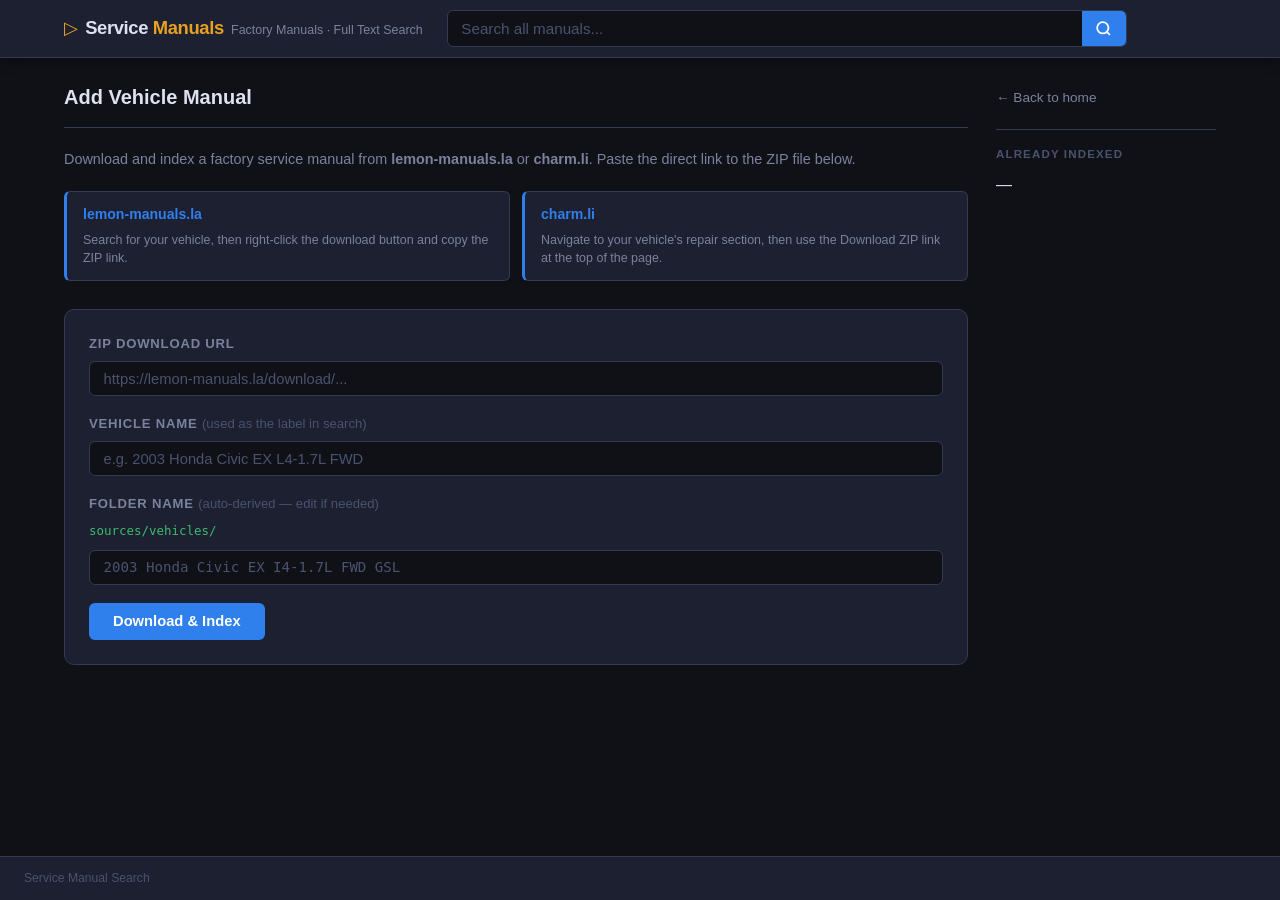
==== templates/add_vehicle.html @ 5213b74d "Add vehicle download and indexing feature New /add-vehicle page lets you paste a ZIP URL from lemon-" ====
<!DOCTYPE html>
<html lang="en">
<head>
  <meta charset="UTF-8">
  <meta name="viewport" content="width=device-width, initial-scale=1.0">
  <title>Add Vehicle — Service Manuals</title>
  <link rel="stylesheet" href="/static/style.css">
</head>
<body>

<header class="site-header compact">
  <div class="header-inner">
    <a href="/" class="logo">
      <span class="logo-truck">&#9655;</span>
      <span class="logo-text">Service <span class="logo-accent">Manuals</span></span>
      <span class="logo-sub">Factory Manuals · Full Text Search</span>
    </a>
    <form class="search-form" action="/" method="get">
      <div class="search-box-wrap">
        <input type="text" name="q" class="search-input" placeholder="Search all manuals..." autocomplete="off">
        <button type="submit" class="search-btn">
          <svg viewBox="0 0 24 24" fill="none" stroke="currentColor" stroke-width="2.5">
            <circle cx="11" cy="11" r="8"/><line x1="21" y1="21" x2="16.65" y2="16.65"/>
          </svg>
        </button>
      </div>
    </form>
  </div>
</header>

<main class="main-content">

  <div class="add-vehicle-layout">

    <div class="add-vehicle-col">

      <div class="page-title-bar">
        <h1 class="page-title">Add Vehicle Manual</h1>
      </div>

      <p class="add-vehicle-desc">
        Download and index a factory service manual from
        <strong>lemon-manuals.la</strong> or <strong>charm.li</strong>.
        Paste the direct link to the ZIP file below.
      </p>

      <!-- Source guide -->
      <div class="source-cards">
        <div class="source-card">
          <div class="source-name">lemon-manuals.la</div>
          <div class="source-desc">Search for your vehicle, then right-click the download button and copy the ZIP link.</div>
        </div>
        <div class="source-card">
          <div class="source-name">charm.li</div>
          <div class="source-desc">Navigate to your vehicle's repair section, then use the Download ZIP link at the top of the page.</div>
        </div>
      </div>

      <!-- Form -->
      <form id="add-form" class="add-form" onsubmit="startDownload(event)">

        <div class="form-group">
          <label class="form-label" for="url">ZIP Download URL</label>
          <input
            type="url"
            id="url"
            name="url"
            class="form-input"
            placeholder="https://lemon-manuals.la/download/..."
            required
            autocomplete="off"
          >
        </div>

        <div class="form-group">
          <label class="form-label" for="vehicle_name">Vehicle Name <span class="form-hint">(used as the label in search)</span></label>
          <input
            type="text"
            id="vehicle_name"
            name="vehicle_name"
            class="form-input"
            placeholder="e.g. 2003 Honda Civic EX L4-1.7L FWD"
            required
            autocomplete="off"
            oninput="updateFolder()"
          >
        </div>

        <div class="form-group">
          <label class="form-label" for="folder_name">
            Folder Name <span class="form-hint">(auto-derived — edit if needed)</span>
          </label>
          <div class="folder-prefix">sources/vehicles/</div>
          <input
            type="text"
            id="folder_name"
            name="folder_name"
            class="form-input folder-input"
            placeholder="2003_Honda_Civic_EX_I4-1.7L_FWD_GSL"
            autocomplete="off"
          >
        </div>

        <button type="submit" class="submit-btn" id="submit-btn">
          <span id="btn-label">Download &amp; Index</span>
        </button>

      </form>

      <!-- Progress console -->
      <div id="progress-wrap" class="progress-wrap" style="display:none">
        <div class="progress-header">
          <span id="progress-title">Working...</span>
          <span id="progress-status" class="progress-status"></span>
        </div>
        <div id="console" class="console"></div>
        <div id="done-actions" class="done-actions" style="display:none">
          <a href="/" class="page-btn">&#8592; Back to search</a>
          <button onclick="resetForm()" class="page-btn">Add another vehicle</button>
        </div>
      </div>

    </div>

    <!-- Sidebar: already indexed -->
    <aside class="sidebar">
      <div class="sidebar-section">
        <a href="/" class="back-btn">&#8592; Back to home</a>
      </div>
      <div class="sidebar-section">
        <div class="sidebar-title">Already Indexed</div>
        <div id="vehicle-list">Loading...</div>
      </div>
    </aside>

  </div>

</main>

<footer class="site-footer">
  <span>Service Manual Search</span>
</footer>

<script>
  // Auto-derive folder name from vehicle name
  function updateFolder() {
    const name = document.getElementById("vehicle_name").value;
    const folder = name.replace(/[^\w\s\-\.]/g, "").trim().replace(/\s+/g, "_");
    document.getElementById("folder_name").value = folder;
  }

  // Load vehicle list into sidebar
  fetch("/api/search?q=*&n=0")
    .catch(() => null)
    .then(() => {
      fetch("/api/vehicles")
        .then(r => r.json())
        .then(data => {
          const el = document.getElementById("vehicle-list");
          if (!data.length) { el.textContent = "None yet"; return; }
          el.innerHTML = data.map(v =>
            `<div class="sidebar-link" style="cursor:default">${v.vehicle}</div>`
          ).join("");
        })
        .catch(() => {
          document.getElementById("vehicle-list").textContent = "—";
        });
    });

  function startDownload(e) {
    e.preventDefault();
    const form = document.getElementById("add-form");
    const formData = new FormData(form);
    const btn = document.getElementById("submit-btn");
    const progressWrap = document.getElementById("progress-wrap");
    const consoleEl = document.getElementById("console");

    btn.disabled = true;
    document.getElementById("btn-label").textContent = "Starting...";
    progressWrap.style.display = "block";
    consoleEl.innerHTML = "";
    document.getElementById("done-actions").style.display = "none";
    document.getElementById("progress-status").textContent = "";
    document.getElementById("progress-title").textContent = "Working...";

    fetch("/add-vehicle/start", { method: "POST", body: formData })
      .then(r => r.json())
      .then(data => {
        if (data.error) {
          appendLine("ERROR: " + data.error, "error");
          btn.disabled = false;
          document.getElementById("btn-label").textContent = "Download & Index";
          return;
        }
        streamProgress(data.job_id);
      });
  }

  function streamProgress(jobId) {
    const consoleEl = document.getElementById("console");
    const es = new EventSource("/add-vehicle/progress/" + jobId);

    es.onmessage = function(event) {
      const data = JSON.parse(event.data);

      if (data.msg !== undefined) {
        appendLine(data.msg);
      }

      if (data.done) {
        es.close();
        if (data.error) {
          document.getElementById("progress-title").textContent = "Failed";
          document.getElementById("progress-status").className = "progress-status status-error";
          document.getElementById("progress-status").textContent = data.error;
        } else {
          document.getElementById("progress-title").textContent = "Complete";
          document.getElementById("progress-status").className = "progress-status status-ok";
          document.getElementById("progress-status").textContent = "Vehicle indexed successfully";
        }
        document.getElementById("done-actions").style.display = "flex";
        // Refresh vehicle list
        location.reload();
      }
    };

    es.onerror = function() {
      es.close();
      appendLine("Connection lost — check the terminal for status.", "error");
    };
  }

  function appendLine(text, cls) {
    const consoleEl = document.getElementById("console");
    const line = document.createElement("div");
    line.className = "console-line" + (cls ? " " + cls : "");
    line.textContent = text;
    consoleEl.appendChild(line);
    consoleEl.scrollTop = consoleEl.scrollHeight;
  }

  function resetForm() {
    document.getElementById("add-form").reset();
    document.getElementById("progress-wrap").style.display = "none";
    document.getElementById("submit-btn").disabled = false;
    document.getElementById("btn-label").textContent = "Download & Index";
  }
</script>

</body>
</html>
---- static/style.css ----
/* ─────────────────────────────────────────────────────────────
   F-350 7.3L IDI Service Manual Dashboard
   Dark automotive theme
───────────────────────────────────────────────────────────── */

*, *::before, *::after { box-sizing: border-box; margin: 0; padding: 0; }

:root {
  --bg:          #0f1117;
  --surface:     #1c2030;
  --surface2:    #252a3d;
  --surface3:    #2e3450;
  --border:      #333a52;
  --text:        #dde1f0;
  --text-muted:  #7a829e;
  --text-dim:    #4a5270;
  --accent:      #2f80ed;       /* Ford blue */
  --accent-glow: #1a5fb4;
  --amber:       #e8a020;       /* Diesel amber */
  --green:       #3dba6e;       /* Breadcrumb / path green */
  --red:         #e05555;
  --radius:      6px;
  --radius-lg:   10px;
  --shadow:      0 2px 12px rgba(0,0,0,0.45);
}

html { font-size: 16px; }

body {
  background: var(--bg);
  color: var(--text);
  font-family: -apple-system, BlinkMacSystemFont, "Segoe UI", Roboto, sans-serif;
  line-height: 1.55;
  min-height: 100vh;
  display: flex;
  flex-direction: column;
}

a { color: var(--accent); text-decoration: none; }
a:hover { text-decoration: underline; }

/* ── Header ─────────────────────────────────────────────── */

.site-header {
  background: var(--surface);
  border-bottom: 1px solid var(--border);
  position: sticky;
  top: 0;
  z-index: 100;
  box-shadow: var(--shadow);
}

.header-inner {
  max-width: 1200px;
  margin: 0 auto;
  padding: 1.1rem 1.5rem;
  display: flex;
  align-items: center;
  gap: 1.5rem;
}

.site-header.compact .header-inner {
  padding: 0.65rem 1.5rem;
}

/* Logo */
.logo {
  display: flex;
  align-items: baseline;
  gap: 0.45rem;
  text-decoration: none;
  flex-shrink: 0;
}
.logo-truck {
  color: var(--amber);
  font-size: 1.1rem;
}
.logo-text {
  font-size: 1.15rem;
  font-weight: 700;
  color: var(--text);
  letter-spacing: -0.02em;
}
.logo-accent { color: var(--amber); }
.logo-sub {
  font-size: 0.78rem;
  color: var(--text-muted);
  font-weight: 400;
}

/* Search bar */
.search-form { flex: 1; max-width: 680px; }

.search-box-wrap {
  display: flex;
  background: var(--bg);
  border: 1px solid var(--border);
  border-radius: var(--radius);
  overflow: hidden;
  transition: border-color 0.15s;
}
.search-box-wrap:focus-within {
  border-color: var(--accent);
  box-shadow: 0 0 0 2px rgba(47,128,237,0.15);
}

.search-input {
  flex: 1;
  background: transparent;
  border: none;
  outline: none;
  color: var(--text);
  font-size: 0.95rem;
  padding: 0.55rem 0.85rem;
}
.search-input::placeholder { color: var(--text-dim); }

.search-btn {
  background: var(--accent);
  border: none;
  cursor: pointer;
  padding: 0 0.85rem;
  color: #fff;
  display: flex;
  align-items: center;
  transition: background 0.15s;
}
.search-btn:hover { background: var(--accent-glow); }
.search-btn svg { width: 17px; height: 17px; }

/* ── Main layout ─────────────────────────────────────────── */

.main-content {
  flex: 1;
  max-width: 1200px;
  margin: 0 auto;
  padding: 1.5rem 1.5rem 3rem;
  width: 100%;
}

/* ── Home hero ───────────────────────────────────────────── */

.home-hero {
  text-align: center;
  padding: 3rem 0 2rem;
}
.hero-sub {
  color: var(--text-muted);
  font-size: 0.95rem;
  margin-bottom: 1.75rem;
}

.quick-searches {
  display: flex;
  flex-wrap: wrap;
  gap: 0.5rem;
  justify-content: center;
  align-items: center;
}
.qs-label {
  color: var(--text-dim);
  font-size: 0.82rem;
  margin-right: 0.25rem;
}
.qs-pill {
  background: var(--surface2);
  border: 1px solid var(--border);
  color: var(--text-muted);
  font-size: 0.82rem;
  padding: 0.28rem 0.75rem;
  border-radius: 999px;
  transition: background 0.15s, color 0.15s, border-color 0.15s;
  text-decoration: none;
}
.qs-pill:hover {
  background: var(--surface3);
  color: var(--text);
  border-color: var(--accent);
  text-decoration: none;
}

/* ── Vehicle grid ────────────────────────────────────────── */

.vehicle-grid {
  display: grid;
  grid-template-columns: repeat(auto-fill, minmax(260px, 1fr));
  gap: 0.75rem;
}

.vehicle-card {
  background: var(--surface);
  border: 1px solid var(--border);
  border-left: 3px solid var(--amber);
  border-radius: var(--radius);
  padding: 0.85rem 1rem;
  display: flex;
  flex-direction: column;
  gap: 0.25rem;
  text-decoration: none;
  transition: background 0.15s, border-color 0.15s, transform 0.1s;
}
.vehicle-card:hover {
  background: var(--surface2);
  border-color: var(--accent);
  border-left-color: var(--accent);
  transform: translateY(-1px);
  text-decoration: none;
}
.vehicle-name {
  color: var(--text);
  font-size: 0.92rem;
  font-weight: 600;
}

/* Vehicle label on result cards */
.result-vehicle {
  font-size: 0.72rem;
  font-weight: 600;
  text-transform: uppercase;
  letter-spacing: 0.07em;
  color: var(--amber);
  margin-bottom: 0.1rem;
}

/* Vehicle name in page sidebar */
.page-vehicle-name {
  font-size: 0.85rem;
  color: var(--amber);
  font-weight: 500;
  line-height: 1.4;
}

/* ── Section browser ─────────────────────────────────────── */

.section-browser { margin-top: 3rem; }

.section-browser-title {
  font-size: 0.82rem;
  font-weight: 600;
  text-transform: uppercase;
  letter-spacing: 0.08em;
  color: var(--text-dim);
  margin-bottom: 1rem;
}

.section-grid {
  display: grid;
  grid-template-columns: repeat(auto-fill, minmax(200px, 1fr));
  gap: 0.75rem;
}

.section-card {
  background: var(--surface);
  border: 1px solid var(--border);
  border-radius: var(--radius);
  padding: 0.85rem 1rem;
  display: flex;
  flex-direction: column;
  gap: 0.25rem;
  text-decoration: none;
  transition: background 0.15s, border-color 0.15s, transform 0.1s;
}
.section-card:hover {
  background: var(--surface2);
  border-color: var(--accent);
  transform: translateY(-1px);
  text-decoration: none;
}
.section-name {
  color: var(--text);
  font-size: 0.9rem;
  font-weight: 500;
}
.section-count {
  color: var(--text-dim);
  font-size: 0.76rem;
}

/* ── Results layout ──────────────────────────────────────── */

.results-layout {
  display: flex;
  gap: 1.75rem;
  align-items: flex-start;
}

/* Sidebar */
.sidebar {
  flex: 0 0 220px;
  position: sticky;
  top: 4.5rem;
  display: flex;
  flex-direction: column;
  gap: 0;
}

.sidebar-section {
  border-bottom: 1px solid var(--border);
  padding: 1rem 0;
}
.sidebar-section:first-child { padding-top: 0; }
.sidebar-section:last-child { border-bottom: none; }

.sidebar-title {
  font-size: 0.72rem;
  font-weight: 700;
  text-transform: uppercase;
  letter-spacing: 0.1em;
  color: var(--text-dim);
  margin-bottom: 0.6rem;
}

.sidebar-link {
  display: flex;
  justify-content: space-between;
  align-items: center;
  padding: 0.3rem 0.5rem;
  border-radius: var(--radius);
  font-size: 0.84rem;
  color: var(--text-muted);
  text-decoration: none;
  transition: background 0.12s, color 0.12s;
}
.sidebar-link:hover {
  background: var(--surface2);
  color: var(--text);
  text-decoration: none;
}
.sidebar-link.active {
  background: var(--surface2);
  color: var(--accent);
  font-weight: 500;
}
.sidebar-count {
  font-size: 0.76rem;
  color: var(--text-dim);
  background: var(--surface2);
  padding: 0.1rem 0.45rem;
  border-radius: 999px;
}
.sidebar-link.active .sidebar-count {
  background: var(--accent-glow);
  color: #fff;
}

/* Back button */
.back-btn {
  display: inline-flex;
  align-items: center;
  gap: 0.4rem;
  font-size: 0.85rem;
  color: var(--text-muted);
  text-decoration: none;
  padding: 0.3rem 0;
  transition: color 0.12s;
}
.back-btn:hover { color: var(--text); text-decoration: none; }

/* Results column */
.results-col { flex: 1; min-width: 0; }

.results-meta {
  font-size: 0.85rem;
  color: var(--text-muted);
  margin-bottom: 1rem;
  display: flex;
  align-items: center;
  gap: 0.75rem;
}
.results-meta strong { color: var(--text); }

.clear-filter {
  font-size: 0.78rem;
  color: var(--red);
  text-decoration: none;
}
.clear-filter:hover { text-decoration: underline; }

.results-list { display: flex; flex-direction: column; gap: 0.75rem; }

/* Result card */
.result-card {
  background: var(--surface);
  border: 1px solid var(--border);
  border-radius: var(--radius-lg);
  padding: 1rem 1.2rem;
  transition: border-color 0.15s, background 0.15s;
}
.result-card:hover {
  border-color: var(--accent);
  background: var(--surface2);
}

.result-path {
  font-size: 0.75rem;
  color: var(--green);
  margin-bottom: 0.3rem;
  font-family: monospace;
  letter-spacing: 0.01em;
}

.result-title {
  display: block;
  font-size: 1rem;
  font-weight: 600;
  color: var(--accent);
  text-decoration: none;
  margin-bottom: 0.4rem;
  line-height: 1.35;
}
.result-title:hover { text-decoration: underline; }

.result-snippet {
  font-size: 0.84rem;
  color: var(--text-muted);
  line-height: 1.55;
  margin-bottom: 0.5rem;
}
.result-snippet strong {
  color: var(--amber);
  font-weight: 600;
}

.result-meta {
  display: flex;
  gap: 0.75rem;
  font-size: 0.75rem;
}
.result-file {
  color: var(--text-dim);
  font-family: monospace;
}

/* Pagination */
.pagination {
  display: flex;
  align-items: center;
  gap: 0.75rem;
  margin-top: 2rem;
  padding-top: 1.5rem;
  border-top: 1px solid var(--border);
}
.page-btn {
  background: var(--surface2);
  border: 1px solid var(--border);
  color: var(--text);
  padding: 0.45rem 1rem;
  border-radius: var(--radius);
  font-size: 0.85rem;
  text-decoration: none;
  transition: background 0.12s, border-color 0.12s;
}
.page-btn:hover {
  background: var(--surface3);
  border-color: var(--accent);
  text-decoration: none;
}
.page-info { color: var(--text-muted); font-size: 0.85rem; }

/* No results */
.no-results {
  text-align: center;
  padding: 4rem 2rem;
  color: var(--text-muted);
}
.no-results-icon { font-size: 2.5rem; margin-bottom: 1rem; }
.no-results h2 { color: var(--text); font-size: 1.2rem; margin-bottom: 0.5rem; }
.no-results p { font-size: 0.9rem; margin-bottom: 1rem; }
.no-results a { color: var(--accent); }

/* ── Page viewer ─────────────────────────────────────────── */

.page-layout {
  display: flex;
  gap: 1.75rem;
  align-items: flex-start;
}

.page-content-col { flex: 1; min-width: 0; }

.page-title-bar {
  display: flex;
  align-items: baseline;
  gap: 0.75rem;
  margin-bottom: 1.25rem;
  padding-bottom: 0.85rem;
  border-bottom: 1px solid var(--border);
}

.page-title {
  font-size: 1.25rem;
  font-weight: 700;
  color: var(--text);
  flex: 1;
}

.page-num-badge {
  flex-shrink: 0;
  font-size: 0.75rem;
  color: var(--text-dim);
  background: var(--surface2);
  border: 1px solid var(--border);
  padding: 0.15rem 0.55rem;
  border-radius: 999px;
  font-family: monospace;
}

/* Sidebar breadcrumb */
.page-breadcrumb-sidebar { display: flex; flex-direction: column; gap: 0.25rem; }

.breadcrumb-part {
  display: flex;
  align-items: center;
  gap: 0.35rem;
  font-size: 0.8rem;
  color: var(--text-muted);
  padding-left: 0.25rem;
}
.breadcrumb-part.breadcrumb-current {
  color: var(--green);
  font-weight: 500;
}
.breadcrumb-arrow { color: var(--text-dim); font-size: 0.9rem; }

/* Page meta */
.page-meta-list { display: flex; flex-direction: column; gap: 0.4rem; }
.meta-row {
  display: flex;
  justify-content: space-between;
  gap: 0.5rem;
  font-size: 0.8rem;
}
.meta-label { color: var(--text-dim); }
.meta-value { color: var(--text-muted); text-align: right; flex: 1; }

/* Page nav buttons */
.page-nav-btns { display: flex; flex-direction: column; gap: 0.4rem; }
.nav-page-btn {
  display: block;
  text-align: center;
  background: var(--surface2);
  border: 1px solid var(--border);
  color: var(--text-muted);
  font-size: 0.82rem;
  padding: 0.4rem 0.5rem;
  border-radius: var(--radius);
  text-decoration: none;
  transition: background 0.12s, border-color 0.12s, color 0.12s;
}
.nav-page-btn:hover {
  background: var(--surface3);
  border-color: var(--accent);
  color: var(--text);
  text-decoration: none;
}

/* ── Manual content (injected HTML) ──────────────────────── */

.manual-content {
  background: var(--surface);
  border: 1px solid var(--border);
  border-radius: var(--radius-lg);
  padding: 1.5rem 1.75rem;
  font-size: 0.92rem;
  line-height: 1.65;
  color: var(--text);
}

/* The .main div from CHARM pages */
.manual-content .main { /* passthrough */ }

.manual-content h1,
.manual-content h2,
.manual-content h3,
.manual-content h4 {
  color: var(--text);
  margin: 1.25rem 0 0.5rem;
  line-height: 1.3;
}
.manual-content h1 { font-size: 1.2rem; color: var(--amber); border-bottom: 1px solid var(--border); padding-bottom: 0.4rem; }
.manual-content h2 { font-size: 1.05rem; color: var(--accent); }
.manual-content h3 { font-size: 0.95rem; }

.manual-content p { margin: 0.6rem 0; }

.manual-content a { color: var(--accent); }
.manual-content a:hover { text-decoration: underline; }

.manual-content table {
  width: 100%;
  border-collapse: collapse;
  margin: 1rem 0;
  font-size: 0.85rem;
}
.manual-content th {
  background: var(--surface2);
  color: var(--text-muted);
  font-weight: 600;
  text-align: left;
  padding: 0.45rem 0.75rem;
  border: 1px solid var(--border);
  font-size: 0.78rem;
  text-transform: uppercase;
  letter-spacing: 0.05em;
}
.manual-content td {
  padding: 0.4rem 0.75rem;
  border: 1px solid var(--border);
  color: var(--text);
  vertical-align: top;
}
.manual-content tr:nth-child(even) td { background: rgba(255,255,255,0.02); }
.manual-content tr:hover td { background: var(--surface2); }

.manual-content ul,
.manual-content ol {
  margin: 0.6rem 0 0.6rem 1.5rem;
}
.manual-content li { margin: 0.25rem 0; }

.manual-content img {
  max-width: 100%;
  height: auto;
  border-radius: var(--radius);
  border: 1px solid var(--border);
  margin: 0.75rem 0;
  background: #fff;      /* diagrams are usually on white */
}

.manual-content pre,
.manual-content code {
  font-family: "SFMono-Regular", Consolas, monospace;
  font-size: 0.85rem;
}
.manual-content pre {
  background: var(--bg);
  border: 1px solid var(--border);
  border-radius: var(--radius);
  padding: 0.75rem 1rem;
  overflow-x: auto;
  margin: 0.75rem 0;
}
.manual-content code {
  background: var(--surface2);
  padding: 0.1em 0.35em;
  border-radius: 3px;
  color: var(--amber);
}

/* ── Add Vehicle button in header ────────────────────────── */

.add-vehicle-btn {
  flex-shrink: 0;
  background: var(--surface2);
  border: 1px solid var(--border);
  color: var(--text-muted);
  font-size: 0.82rem;
  font-weight: 500;
  padding: 0.4rem 0.85rem;
  border-radius: var(--radius);
  text-decoration: none;
  white-space: nowrap;
  transition: background 0.15s, border-color 0.15s, color 0.15s;
}
.add-vehicle-btn:hover {
  background: var(--surface3);
  border-color: var(--accent);
  color: var(--text);
  text-decoration: none;
}

/* ── Add Vehicle page ─────────────────────────────────────── */

.add-vehicle-layout {
  display: flex;
  gap: 1.75rem;
  align-items: flex-start;
}

.add-vehicle-col { flex: 1; min-width: 0; }

.add-vehicle-desc {
  color: var(--text-muted);
  font-size: 0.9rem;
  margin-bottom: 1.25rem;
  line-height: 1.6;
}

/* Source cards */
.source-cards {
  display: grid;
  grid-template-columns: 1fr 1fr;
  gap: 0.75rem;
  margin-bottom: 1.75rem;
}
.source-card {
  background: var(--surface);
  border: 1px solid var(--border);
  border-left: 3px solid var(--accent);
  border-radius: var(--radius);
  padding: 0.75rem 1rem;
}
.source-name {
  font-size: 0.88rem;
  font-weight: 600;
  color: var(--accent);
  margin-bottom: 0.3rem;
}
.source-desc {
  font-size: 0.78rem;
  color: var(--text-muted);
  line-height: 1.5;
}

/* Form */
.add-form {
  background: var(--surface);
  border: 1px solid var(--border);
  border-radius: var(--radius-lg);
  padding: 1.5rem;
  display: flex;
  flex-direction: column;
  gap: 1.1rem;
  margin-bottom: 1.5rem;
}

.form-group { display: flex; flex-direction: column; gap: 0.4rem; }

.form-label {
  font-size: 0.82rem;
  font-weight: 600;
  color: var(--text-muted);
  text-transform: uppercase;
  letter-spacing: 0.06em;
}
.form-hint { font-weight: 400; text-transform: none; letter-spacing: 0; color: var(--text-dim); }

.form-input {
  background: var(--bg);
  border: 1px solid var(--border);
  border-radius: var(--radius);
  color: var(--text);
  font-size: 0.92rem;
  padding: 0.55rem 0.85rem;
  outline: none;
  transition: border-color 0.15s;
  width: 100%;
}
.form-input:focus { border-color: var(--accent); box-shadow: 0 0 0 2px rgba(47,128,237,0.15); }
.form-input::placeholder { color: var(--text-dim); }

.folder-prefix {
  font-size: 0.78rem;
  color: var(--green);
  font-family: monospace;
  margin-bottom: 0.2rem;
}
.folder-input { font-family: monospace; font-size: 0.88rem; }

.submit-btn {
  background: var(--accent);
  border: none;
  border-radius: var(--radius);
  color: #fff;
  cursor: pointer;
  font-size: 0.92rem;
  font-weight: 600;
  padding: 0.65rem 1.5rem;
  align-self: flex-start;
  transition: background 0.15s;
}
.submit-btn:hover { background: var(--accent-glow); }
.submit-btn:disabled { opacity: 0.5; cursor: not-allowed; }

/* Progress console */
.progress-wrap {
  background: var(--surface);
  border: 1px solid var(--border);
  border-radius: var(--radius-lg);
  overflow: hidden;
}
.progress-header {
  display: flex;
  justify-content: space-between;
  align-items: center;
  padding: 0.75rem 1rem;
  background: var(--surface2);
  border-bottom: 1px solid var(--border);
  font-size: 0.85rem;
  font-weight: 600;
  color: var(--text);
}
.progress-status { font-size: 0.8rem; font-weight: 400; }
.status-ok  { color: var(--green); }
.status-error { color: var(--red); }

.console {
  background: var(--bg);
  padding: 0.75rem 1rem;
  font-family: monospace;
  font-size: 0.82rem;
  color: var(--text-muted);
  max-height: 380px;
  overflow-y: auto;
  line-height: 1.7;
}
.console-line.error { color: var(--red); }

.done-actions {
  display: flex;
  gap: 0.75rem;
  padding: 0.75rem 1rem;
  border-top: 1px solid var(--border);
}

/* ── Footer ──────────────────────────────────────────────── */

.site-footer {
  border-top: 1px solid var(--border);
  background: var(--surface);
  padding: 0.75rem 1.5rem;
  display: flex;
  justify-content: space-between;
  font-size: 0.76rem;
  color: var(--text-dim);
}
.footer-api a { color: var(--text-dim); }
.footer-api a:hover { color: var(--text-muted); }

/* ── Responsive ──────────────────────────────────────────── */

@media (max-width: 760px) {
  .header-inner { flex-direction: column; align-items: stretch; gap: 0.75rem; }
  .logo-sub { display: none; }
  .results-layout,
  .page-layout { flex-direction: column; }
  .sidebar { position: static; flex: none; width: 100%; }
  .section-grid { grid-template-columns: repeat(auto-fill, minmax(150px, 1fr)); }
}
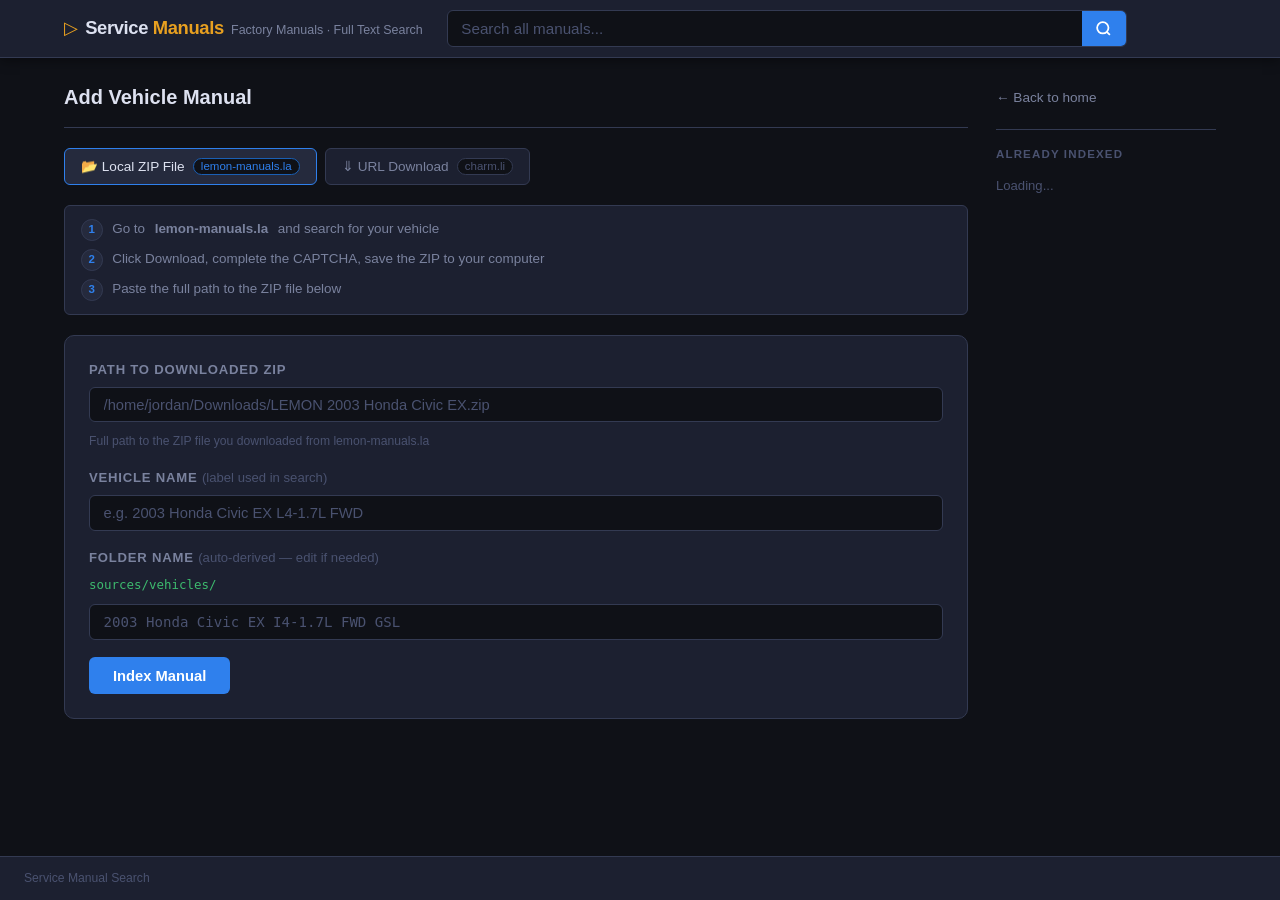
==== commit a4d6d57d: "Handle lemon-manuals.la CAPTCHA via local file path option lemon-manuals.la requires CAPTCHA before " ====
--- a/templates/add_vehicle.html
+++ b/templates/add_vehicle.html
@@ -29,51 +29,82 @@
 </header>
 
 <main class="main-content">
-
   <div class="add-vehicle-layout">
 
     <div class="add-vehicle-col">
-
       <div class="page-title-bar">
         <h1 class="page-title">Add Vehicle Manual</h1>
       </div>
 
-      <p class="add-vehicle-desc">
-        Download and index a factory service manual from
-        <strong>lemon-manuals.la</strong> or <strong>charm.li</strong>.
-        Paste the direct link to the ZIP file below.
-      </p>
-
-      <!-- Source guide -->
-      <div class="source-cards">
-        <div class="source-card">
-          <div class="source-name">lemon-manuals.la</div>
-          <div class="source-desc">Search for your vehicle, then right-click the download button and copy the ZIP link.</div>
-        </div>
-        <div class="source-card">
-          <div class="source-name">charm.li</div>
-          <div class="source-desc">Navigate to your vehicle's repair section, then use the Download ZIP link at the top of the page.</div>
+      <!-- Source tabs -->
+      <div class="source-tabs">
+        <button class="source-tab active" onclick="switchTab('local', this)">
+          &#128194; Local ZIP File
+          <span class="tab-badge">lemon-manuals.la</span>
+        </button>
+        <button class="source-tab" onclick="switchTab('url', this)">
+          &#8659; URL Download
+          <span class="tab-badge">charm.li</span>
+        </button>
+      </div>
+
+      <!-- Local file instructions -->
+      <div id="tab-local" class="tab-content">
+        <div class="source-instruction">
+          <div class="instruction-steps">
+            <div class="step"><span class="step-num">1</span>Go to <strong>lemon-manuals.la</strong> and search for your vehicle</div>
+            <div class="step"><span class="step-num">2</span>Click Download, complete the CAPTCHA, save the ZIP to your computer</div>
+            <div class="step"><span class="step-num">3</span>Paste the full path to the ZIP file below</div>
+          </div>
+        </div>
+      </div>
+
+      <!-- URL instructions -->
+      <div id="tab-url" class="tab-content" style="display:none">
+        <div class="source-instruction">
+          <div class="instruction-steps">
+            <div class="step"><span class="step-num">1</span>Go to <strong>charm.li</strong> and navigate to your vehicle's repair section</div>
+            <div class="step"><span class="step-num">2</span>Find the Download ZIP link and copy the URL</div>
+            <div class="step"><span class="step-num">3</span>Paste the URL below</div>
+          </div>
         </div>
       </div>
 
       <!-- Form -->
       <form id="add-form" class="add-form" onsubmit="startDownload(event)">
-
-        <div class="form-group">
+        <input type="hidden" id="source_type" name="source_type" value="local">
+
+        <!-- Local file path (shown for lemon tab) -->
+        <div id="field-local" class="form-group">
+          <label class="form-label" for="local_path">Path to downloaded ZIP</label>
+          <input
+            type="text"
+            id="local_path"
+            name="local_path"
+            class="form-input"
+            placeholder="/home/jordan/Downloads/LEMON 2003 Honda Civic EX.zip"
+            autocomplete="off"
+          >
+          <div class="form-subhint">Full path to the ZIP file you downloaded from lemon-manuals.la</div>
+        </div>
+
+        <!-- URL (shown for charm tab) -->
+        <div id="field-url" class="form-group" style="display:none">
           <label class="form-label" for="url">ZIP Download URL</label>
           <input
             type="url"
             id="url"
             name="url"
             class="form-input"
-            placeholder="https://lemon-manuals.la/download/..."
-            required
+            placeholder="https://charm.li/download/..."
             autocomplete="off"
           >
         </div>
 
         <div class="form-group">
-          <label class="form-label" for="vehicle_name">Vehicle Name <span class="form-hint">(used as the label in search)</span></label>
+          <label class="form-label" for="vehicle_name">
+            Vehicle Name <span class="form-hint">(label used in search)</span>
+          </label>
           <input
             type="text"
             id="vehicle_name"
@@ -102,9 +133,8 @@
         </div>
 
         <button type="submit" class="submit-btn" id="submit-btn">
-          <span id="btn-label">Download &amp; Index</span>
-        </button>
-
+          <span id="btn-label">Index Manual</span>
+        </button>
       </form>
 
       <!-- Progress console -->
@@ -119,22 +149,20 @@
           <button onclick="resetForm()" class="page-btn">Add another vehicle</button>
         </div>
       </div>
-
     </div>
 
-    <!-- Sidebar: already indexed -->
+    <!-- Sidebar -->
     <aside class="sidebar">
       <div class="sidebar-section">
         <a href="/" class="back-btn">&#8592; Back to home</a>
       </div>
       <div class="sidebar-section">
         <div class="sidebar-title">Already Indexed</div>
-        <div id="vehicle-list">Loading...</div>
+        <div id="vehicle-list"><span style="color:var(--text-dim);font-size:0.82rem">Loading...</span></div>
       </div>
     </aside>
 
   </div>
-
 </main>
 
 <footer class="site-footer">
@@ -142,43 +170,49 @@
 </footer>
 
 <script>
-  // Auto-derive folder name from vehicle name
+  function switchTab(tab, btn) {
+    document.querySelectorAll(".source-tab").forEach(b => b.classList.remove("active"));
+    btn.classList.add("active");
+
+    document.getElementById("source_type").value = tab;
+
+    document.getElementById("tab-local").style.display = tab === "local" ? "block" : "none";
+    document.getElementById("tab-url").style.display   = tab === "url"   ? "block" : "none";
+    document.getElementById("field-local").style.display = tab === "local" ? "flex" : "none";
+    document.getElementById("field-url").style.display   = tab === "url"   ? "flex" : "none";
+
+    document.getElementById("btn-label").textContent =
+      tab === "local" ? "Index Manual" : "Download & Index";
+  }
+
   function updateFolder() {
     const name = document.getElementById("vehicle_name").value;
     const folder = name.replace(/[^\w\s\-\.]/g, "").trim().replace(/\s+/g, "_");
     document.getElementById("folder_name").value = folder;
   }
 
-  // Load vehicle list into sidebar
-  fetch("/api/search?q=*&n=0")
-    .catch(() => null)
-    .then(() => {
-      fetch("/api/vehicles")
-        .then(r => r.json())
-        .then(data => {
-          const el = document.getElementById("vehicle-list");
-          if (!data.length) { el.textContent = "None yet"; return; }
-          el.innerHTML = data.map(v =>
-            `<div class="sidebar-link" style="cursor:default">${v.vehicle}</div>`
-          ).join("");
-        })
-        .catch(() => {
-          document.getElementById("vehicle-list").textContent = "—";
-        });
-    });
+  // Load vehicle list
+  fetch("/api/vehicles")
+    .then(r => r.json())
+    .then(data => {
+      const el = document.getElementById("vehicle-list");
+      if (!data.length) { el.innerHTML = '<span style="color:var(--text-dim);font-size:0.82rem">None yet</span>'; return; }
+      el.innerHTML = data.map(v =>
+        `<div class="sidebar-link" style="cursor:default;font-size:0.82rem">${v.vehicle}</div>`
+      ).join("");
+    })
+    .catch(() => {});
 
   function startDownload(e) {
     e.preventDefault();
-    const form = document.getElementById("add-form");
-    const formData = new FormData(form);
+    const formData = new FormData(document.getElementById("add-form"));
     const btn = document.getElementById("submit-btn");
     const progressWrap = document.getElementById("progress-wrap");
-    const consoleEl = document.getElementById("console");
 
     btn.disabled = true;
     document.getElementById("btn-label").textContent = "Starting...";
     progressWrap.style.display = "block";
-    consoleEl.innerHTML = "";
+    document.getElementById("console").innerHTML = "";
     document.getElementById("done-actions").style.display = "none";
     document.getElementById("progress-status").textContent = "";
     document.getElementById("progress-title").textContent = "Working...";
@@ -189,7 +223,7 @@
         if (data.error) {
           appendLine("ERROR: " + data.error, "error");
           btn.disabled = false;
-          document.getElementById("btn-label").textContent = "Download & Index";
+          document.getElementById("btn-label").textContent = "Index Manual";
           return;
         }
         streamProgress(data.job_id);
@@ -197,33 +231,25 @@
   }
 
   function streamProgress(jobId) {
-    const consoleEl = document.getElementById("console");
     const es = new EventSource("/add-vehicle/progress/" + jobId);
-
     es.onmessage = function(event) {
       const data = JSON.parse(event.data);
-
-      if (data.msg !== undefined) {
-        appendLine(data.msg);
-      }
-
+      if (data.msg !== undefined) appendLine(data.msg);
       if (data.done) {
         es.close();
+        const statusEl = document.getElementById("progress-status");
         if (data.error) {
           document.getElementById("progress-title").textContent = "Failed";
-          document.getElementById("progress-status").className = "progress-status status-error";
-          document.getElementById("progress-status").textContent = data.error;
+          statusEl.className = "progress-status status-error";
+          statusEl.textContent = data.error;
         } else {
           document.getElementById("progress-title").textContent = "Complete";
-          document.getElementById("progress-status").className = "progress-status status-ok";
-          document.getElementById("progress-status").textContent = "Vehicle indexed successfully";
+          statusEl.className = "progress-status status-ok";
+          statusEl.textContent = "Vehicle indexed successfully";
         }
         document.getElementById("done-actions").style.display = "flex";
-        // Refresh vehicle list
-        location.reload();
       }
     };
-
     es.onerror = function() {
       es.close();
       appendLine("Connection lost — check the terminal for status.", "error");
@@ -231,19 +257,19 @@
   }
 
   function appendLine(text, cls) {
-    const consoleEl = document.getElementById("console");
+    const el = document.getElementById("console");
     const line = document.createElement("div");
     line.className = "console-line" + (cls ? " " + cls : "");
     line.textContent = text;
-    consoleEl.appendChild(line);
-    consoleEl.scrollTop = consoleEl.scrollHeight;
+    el.appendChild(line);
+    el.scrollTop = el.scrollHeight;
   }
 
   function resetForm() {
     document.getElementById("add-form").reset();
     document.getElementById("progress-wrap").style.display = "none";
     document.getElementById("submit-btn").disabled = false;
-    document.getElementById("btn-label").textContent = "Download & Index";
+    document.getElementById("btn-label").textContent = "Index Manual";
   }
 </script>
 
--- a/static/style.css
+++ b/static/style.css
@@ -686,6 +686,85 @@
   line-height: 1.6;
 }
 
+/* Source tabs */
+.source-tabs {
+  display: flex;
+  gap: 0.5rem;
+  margin-bottom: 1.25rem;
+}
+.source-tab {
+  background: var(--surface);
+  border: 1px solid var(--border);
+  border-radius: var(--radius);
+  color: var(--text-muted);
+  cursor: pointer;
+  font-size: 0.85rem;
+  font-weight: 500;
+  padding: 0.55rem 1rem;
+  display: flex;
+  align-items: center;
+  gap: 0.5rem;
+  transition: background 0.15s, border-color 0.15s, color 0.15s;
+}
+.source-tab:hover {
+  background: var(--surface2);
+  color: var(--text);
+}
+.source-tab.active {
+  background: var(--surface2);
+  border-color: var(--accent);
+  color: var(--text);
+}
+.tab-badge {
+  font-size: 0.72rem;
+  font-weight: 400;
+  color: var(--text-dim);
+  background: var(--bg);
+  padding: 0.1rem 0.45rem;
+  border-radius: 999px;
+  border: 1px solid var(--border);
+}
+.source-tab.active .tab-badge {
+  color: var(--accent);
+  border-color: var(--accent-glow);
+}
+
+/* Source instruction steps */
+.source-instruction {
+  background: var(--surface);
+  border: 1px solid var(--border);
+  border-radius: var(--radius);
+  padding: 0.85rem 1rem;
+  margin-bottom: 1.25rem;
+}
+.instruction-steps { display: flex; flex-direction: column; gap: 0.5rem; }
+.step {
+  display: flex;
+  align-items: baseline;
+  gap: 0.6rem;
+  font-size: 0.84rem;
+  color: var(--text-muted);
+}
+.step-num {
+  flex-shrink: 0;
+  background: var(--surface2);
+  border: 1px solid var(--border);
+  color: var(--accent);
+  font-size: 0.72rem;
+  font-weight: 700;
+  width: 1.35rem;
+  height: 1.35rem;
+  border-radius: 50%;
+  display: inline-flex;
+  align-items: center;
+  justify-content: center;
+}
+.form-subhint {
+  font-size: 0.76rem;
+  color: var(--text-dim);
+  margin-top: 0.2rem;
+}
+
 /* Source cards */
 .source-cards {
   display: grid;
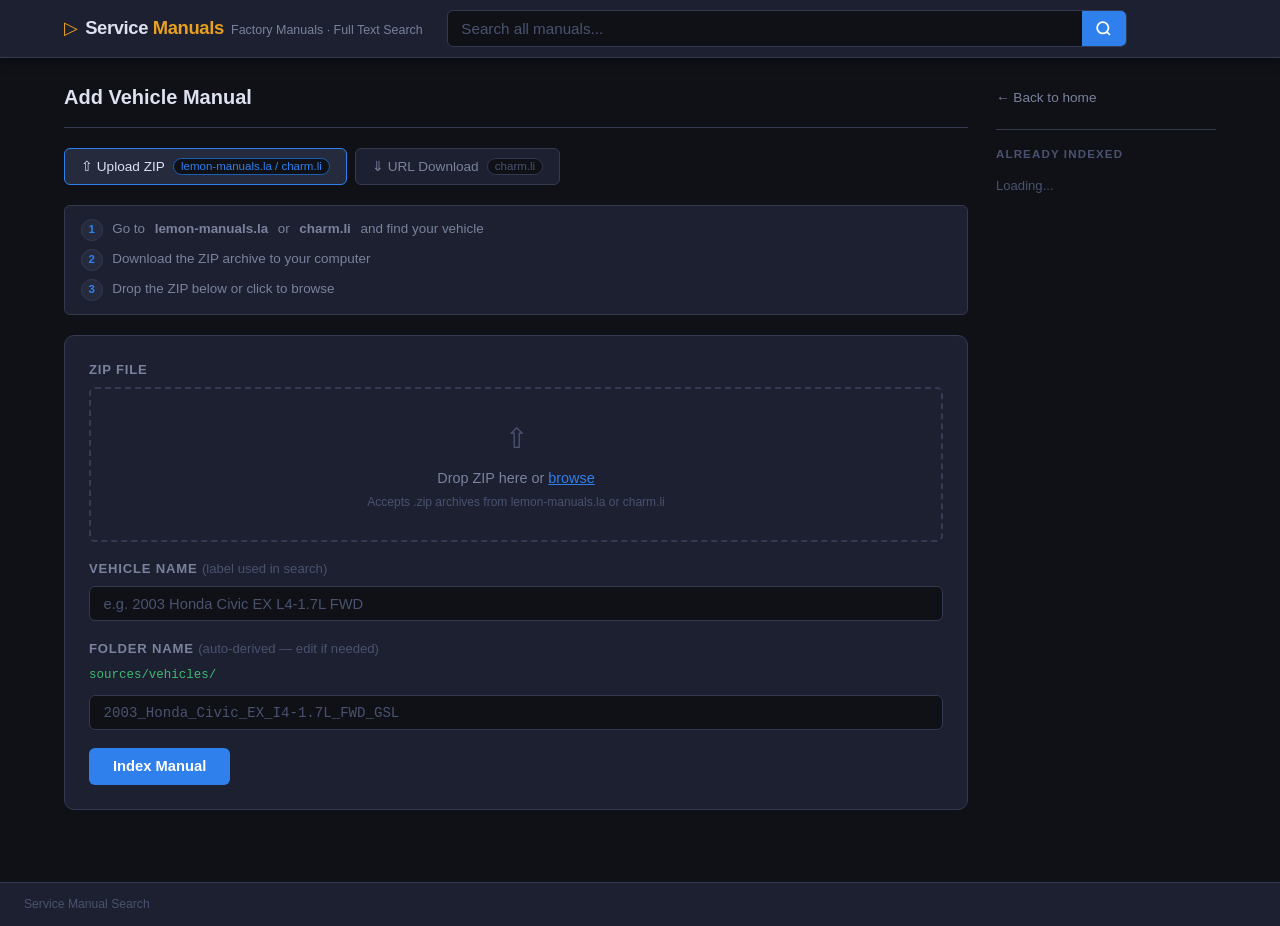
==== commit 32b42f7f: "Add ZIP upload UI, MCP server, and OpenAI-compatible tool endpoints - Replace text path input on Add" ====
--- a/templates/add_vehicle.html
+++ b/templates/add_vehicle.html
@@ -39,8 +39,8 @@
       <!-- Source tabs -->
       <div class="source-tabs">
         <button class="source-tab active" onclick="switchTab('local', this)">
-          &#128194; Local ZIP File
-          <span class="tab-badge">lemon-manuals.la</span>
+          &#8679; Upload ZIP
+          <span class="tab-badge">lemon-manuals.la / charm.li</span>
         </button>
         <button class="source-tab" onclick="switchTab('url', this)">
           &#8659; URL Download
@@ -48,13 +48,13 @@
         </button>
       </div>
 
-      <!-- Local file instructions -->
+      <!-- Upload instructions -->
       <div id="tab-local" class="tab-content">
         <div class="source-instruction">
           <div class="instruction-steps">
-            <div class="step"><span class="step-num">1</span>Go to <strong>lemon-manuals.la</strong> and search for your vehicle</div>
-            <div class="step"><span class="step-num">2</span>Click Download, complete the CAPTCHA, save the ZIP to your computer</div>
-            <div class="step"><span class="step-num">3</span>Paste the full path to the ZIP file below</div>
+            <div class="step"><span class="step-num">1</span>Go to <strong>lemon-manuals.la</strong> or <strong>charm.li</strong> and find your vehicle</div>
+            <div class="step"><span class="step-num">2</span>Download the ZIP archive to your computer</div>
+            <div class="step"><span class="step-num">3</span>Drop the ZIP below or click to browse</div>
           </div>
         </div>
       </div>
@@ -71,24 +71,23 @@
       </div>
 
       <!-- Form -->
-      <form id="add-form" class="add-form" onsubmit="startDownload(event)">
+      <form id="add-form" class="add-form" onsubmit="startImport(event)">
         <input type="hidden" id="source_type" name="source_type" value="local">
 
-        <!-- Local file path (shown for lemon tab) -->
+        <!-- File upload zone (local tab) -->
         <div id="field-local" class="form-group">
-          <label class="form-label" for="local_path">Path to downloaded ZIP</label>
-          <input
-            type="text"
-            id="local_path"
-            name="local_path"
-            class="form-input"
-            placeholder="/home/jordan/Downloads/LEMON 2003 Honda Civic EX.zip"
-            autocomplete="off"
-          >
-          <div class="form-subhint">Full path to the ZIP file you downloaded from lemon-manuals.la</div>
-        </div>
-
-        <!-- URL (shown for charm tab) -->
+          <label class="form-label">ZIP File</label>
+          <div class="upload-zone" id="upload-zone" onclick="document.getElementById('zip_file').click()">
+            <div class="upload-icon" id="upload-icon">&#8679;</div>
+            <div class="upload-primary">Drop ZIP here or <span class="upload-browse">browse</span></div>
+            <div class="upload-hint-small">Accepts .zip archives from lemon-manuals.la or charm.li</div>
+            <div class="upload-filename" id="upload-filename" style="display:none"></div>
+            <input type="file" id="zip_file" name="zip_file" accept=".zip" style="display:none"
+                   onchange="onFileSelected(this)" onclick="event.stopPropagation()">
+          </div>
+        </div>
+
+        <!-- URL input (url tab) -->
         <div id="field-url" class="form-group" style="display:none">
           <label class="form-label" for="url">ZIP Download URL</label>
           <input
@@ -170,14 +169,15 @@
 </footer>
 
 <script>
+  // ── Tab switching ─────────────────────────────────────────────
+
   function switchTab(tab, btn) {
     document.querySelectorAll(".source-tab").forEach(b => b.classList.remove("active"));
     btn.classList.add("active");
-
     document.getElementById("source_type").value = tab;
 
-    document.getElementById("tab-local").style.display = tab === "local" ? "block" : "none";
-    document.getElementById("tab-url").style.display   = tab === "url"   ? "block" : "none";
+    document.getElementById("tab-local").style.display  = tab === "local" ? "block" : "none";
+    document.getElementById("tab-url").style.display    = tab === "url"   ? "block" : "none";
     document.getElementById("field-local").style.display = tab === "local" ? "flex" : "none";
     document.getElementById("field-url").style.display   = tab === "url"   ? "flex" : "none";
 
@@ -185,50 +185,167 @@
       tab === "local" ? "Index Manual" : "Download & Index";
   }
 
+  // ── Folder name auto-derive ───────────────────────────────────
+
   function updateFolder() {
     const name = document.getElementById("vehicle_name").value;
-    const folder = name.replace(/[^\w\s\-\.]/g, "").trim().replace(/\s+/g, "_");
-    document.getElementById("folder_name").value = folder;
-  }
-
-  // Load vehicle list
+    document.getElementById("folder_name").value =
+      name.replace(/[^\w\s\-\.]/g, "").trim().replace(/\s+/g, "_");
+  }
+
+  // ── File upload zone ──────────────────────────────────────────
+
+  function onFileSelected(input) {
+    if (input.files.length) setFileDisplay(input.files[0]);
+  }
+
+  function setFileDisplay(file) {
+    const zone  = document.getElementById("upload-zone");
+    const icon  = document.getElementById("upload-icon");
+    const fnEl  = document.getElementById("upload-filename");
+    zone.classList.add("has-file");
+    icon.textContent = "✓";
+    fnEl.textContent = file.name + "  (" + (file.size / 1024 / 1024).toFixed(1) + " MB)";
+    fnEl.style.display = "inline-block";
+  }
+
+  function clearFileDisplay() {
+    const zone  = document.getElementById("upload-zone");
+    const icon  = document.getElementById("upload-icon");
+    const fnEl  = document.getElementById("upload-filename");
+    zone.classList.remove("has-file");
+    icon.innerHTML = "&#8679;";
+    fnEl.style.display = "none";
+    document.getElementById("zip_file").value = "";
+  }
+
+  // Drag-and-drop wiring
+  const uploadZone = document.getElementById("upload-zone");
+
+  uploadZone.addEventListener("dragover", e => {
+    e.preventDefault();
+    uploadZone.classList.add("dragover");
+  });
+  uploadZone.addEventListener("dragleave", () => uploadZone.classList.remove("dragover"));
+  uploadZone.addEventListener("drop", e => {
+    e.preventDefault();
+    uploadZone.classList.remove("dragover");
+    const file = e.dataTransfer.files[0];
+    if (!file) return;
+    if (!file.name.toLowerCase().endsWith(".zip")) {
+      alert("Please drop a .zip file.");
+      return;
+    }
+    const dt = new DataTransfer();
+    dt.items.add(file);
+    document.getElementById("zip_file").files = dt.files;
+    setFileDisplay(file);
+  });
+
+  // ── Vehicle list sidebar ──────────────────────────────────────
+
   fetch("/api/vehicles")
     .then(r => r.json())
     .then(data => {
       const el = document.getElementById("vehicle-list");
-      if (!data.length) { el.innerHTML = '<span style="color:var(--text-dim);font-size:0.82rem">None yet</span>'; return; }
+      if (!data.length) {
+        el.innerHTML = '<span style="color:var(--text-dim);font-size:0.82rem">None yet</span>';
+        return;
+      }
       el.innerHTML = data.map(v =>
         `<div class="sidebar-link" style="cursor:default;font-size:0.82rem">${v.vehicle}</div>`
       ).join("");
     })
     .catch(() => {});
 
-  function startDownload(e) {
+  // ── Form submit ───────────────────────────────────────────────
+
+  function startImport(e) {
     e.preventDefault();
-    const formData = new FormData(document.getElementById("add-form"));
-    const btn = document.getElementById("submit-btn");
+
+    const sourceType = document.getElementById("source_type").value;
+    const zipInput   = document.getElementById("zip_file");
+    const urlInput   = document.getElementById("url");
+    const hasFile    = sourceType === "local" && zipInput.files.length > 0;
+    const hasUrl     = sourceType === "url"   && urlInput.value.trim() !== "";
+
+    if (sourceType === "local" && !hasFile) {
+      alert("Please select or drop a ZIP file first.");
+      return;
+    }
+    if (sourceType === "url" && !hasUrl) {
+      alert("Please enter a download URL.");
+      return;
+    }
+
+    const btn         = document.getElementById("submit-btn");
     const progressWrap = document.getElementById("progress-wrap");
 
     btn.disabled = true;
-    document.getElementById("btn-label").textContent = "Starting...";
+    document.getElementById("btn-label").textContent = hasFile ? "Uploading..." : "Starting...";
     progressWrap.style.display = "block";
     document.getElementById("console").innerHTML = "";
     document.getElementById("done-actions").style.display = "none";
     document.getElementById("progress-status").textContent = "";
-    document.getElementById("progress-title").textContent = "Working...";
-
-    fetch("/add-vehicle/start", { method: "POST", body: formData })
-      .then(r => r.json())
-      .then(data => {
-        if (data.error) {
-          appendLine("ERROR: " + data.error, "error");
-          btn.disabled = false;
-          document.getElementById("btn-label").textContent = "Index Manual";
-          return;
+    document.getElementById("progress-title").textContent = hasFile ? "Uploading..." : "Working...";
+
+    if (hasFile) appendLine("Uploading ZIP to server...");
+
+    const formData = new FormData(document.getElementById("add-form"));
+    const xhr = new XMLHttpRequest();
+    let uploadLine = null;
+
+    if (hasFile) {
+      xhr.upload.addEventListener("progress", ev => {
+        if (!ev.lengthComputable) return;
+        const pct       = Math.round(ev.loaded / ev.total * 100);
+        const mb_done   = (ev.loaded / 1024 / 1024).toFixed(1);
+        const mb_total  = (ev.total  / 1024 / 1024).toFixed(1);
+        const text      = `  ${pct}%  ·  ${mb_done} / ${mb_total} MB`;
+        if (uploadLine) {
+          uploadLine.textContent = text;
+        } else {
+          uploadLine = appendLine(text);
         }
-        streamProgress(data.job_id);
       });
-  }
+    }
+
+    xhr.addEventListener("load", () => {
+      if (xhr.status !== 200) {
+        appendLine("Server error: HTTP " + xhr.status, "error");
+        btn.disabled = false;
+        document.getElementById("btn-label").textContent = "Index Manual";
+        return;
+      }
+      let data;
+      try { data = JSON.parse(xhr.responseText); }
+      catch (_) {
+        appendLine("Invalid server response.", "error");
+        btn.disabled = false;
+        return;
+      }
+      if (data.error) {
+        appendLine("ERROR: " + data.error, "error");
+        btn.disabled = false;
+        document.getElementById("btn-label").textContent = "Index Manual";
+        return;
+      }
+      if (hasFile) appendLine("Upload complete — starting indexer...");
+      document.getElementById("progress-title").textContent = "Working...";
+      streamProgress(data.job_id);
+    });
+
+    xhr.addEventListener("error", () => {
+      appendLine("Network error during upload.", "error");
+      btn.disabled = false;
+      document.getElementById("btn-label").textContent = "Index Manual";
+    });
+
+    xhr.open("POST", "/add-vehicle/start");
+    xhr.send(formData);
+  }
+
+  // ── SSE progress stream ───────────────────────────────────────
 
   function streamProgress(jobId) {
     const es = new EventSource("/add-vehicle/progress/" + jobId);
@@ -256,17 +373,21 @@
     };
   }
 
+  // ── Helpers ───────────────────────────────────────────────────
+
   function appendLine(text, cls) {
-    const el = document.getElementById("console");
+    const el   = document.getElementById("console");
     const line = document.createElement("div");
     line.className = "console-line" + (cls ? " " + cls : "");
     line.textContent = text;
     el.appendChild(line);
     el.scrollTop = el.scrollHeight;
+    return line;
   }
 
   function resetForm() {
     document.getElementById("add-form").reset();
+    clearFileDisplay();
     document.getElementById("progress-wrap").style.display = "none";
     document.getElementById("submit-btn").disabled = false;
     document.getElementById("btn-label").textContent = "Index Manual";
--- a/static/style.css
+++ b/static/style.css
@@ -230,6 +230,27 @@
   line-height: 1.4;
 }
 
+/* ── Vehicle browse header ───────────────────────────────── */
+
+.browse-header {
+  display: flex;
+  align-items: center;
+  gap: 0.6rem;
+  padding: 1rem 0 0.5rem;
+  font-size: 0.9rem;
+}
+.browse-label {
+  color: var(--text-dim);
+  text-transform: uppercase;
+  font-size: 0.72rem;
+  letter-spacing: 0.08em;
+  font-weight: 600;
+}
+.browse-vehicle {
+  color: var(--amber);
+  font-weight: 600;
+}
+
 /* ── Section browser ─────────────────────────────────────── */
 
 .section-browser { margin-top: 3rem; }
@@ -765,6 +786,39 @@
   margin-top: 0.2rem;
 }
 
+/* Upload drop zone */
+.upload-zone {
+  border: 2px dashed var(--border);
+  border-radius: var(--radius);
+  padding: 1.75rem 1rem;
+  text-align: center;
+  cursor: pointer;
+  transition: border-color 0.15s, background 0.15s;
+  user-select: none;
+}
+.upload-zone:hover,
+.upload-zone.dragover {
+  border-color: var(--accent);
+  background: rgba(47,128,237,0.05);
+}
+.upload-zone.has-file { border-color: var(--green); border-style: solid; }
+.upload-icon { font-size: 1.75rem; color: var(--text-dim); margin-bottom: 0.4rem; }
+.upload-zone.has-file .upload-icon { color: var(--green); }
+.upload-primary { font-size: 0.9rem; color: var(--text-muted); margin-bottom: 0.25rem; }
+.upload-browse { color: var(--accent); text-decoration: underline; }
+.upload-hint-small { font-size: 0.75rem; color: var(--text-dim); }
+.upload-filename {
+  display: inline-block;
+  margin-top: 0.65rem;
+  font-size: 0.8rem;
+  font-family: monospace;
+  color: var(--green);
+  background: rgba(61,186,110,0.08);
+  border: 1px solid rgba(61,186,110,0.25);
+  border-radius: var(--radius);
+  padding: 0.3rem 0.65rem;
+}
+
 /* Source cards */
 .source-cards {
   display: grid;
@@ -890,6 +944,14 @@
   gap: 0.75rem;
   padding: 0.75rem 1rem;
   border-top: 1px solid var(--border);
+}
+
+/* Transcript pages (plain-text source, no HTML file) */
+.transcript-content p {
+  white-space: pre-wrap;
+  font-family: -apple-system, BlinkMacSystemFont, "Segoe UI", Roboto, sans-serif;
+  font-size: 0.9rem;
+  line-height: 1.75;
 }
 
 /* ── Footer ──────────────────────────────────────────────── */
